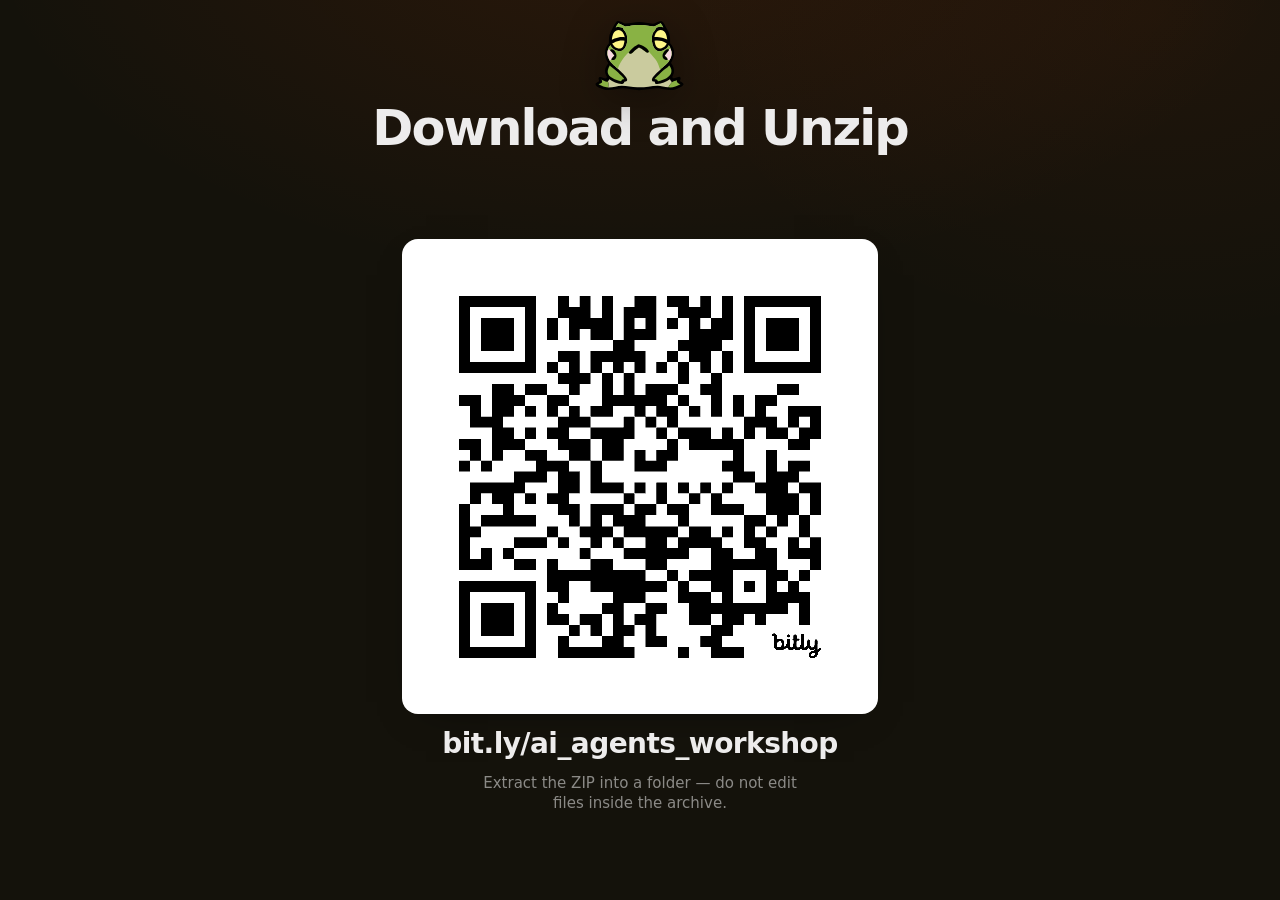
==== docs/kickoff.html @ f85236ab "Improve workshop onboarding with kickoff page and safer prompt presets. Replace GitHub clone steps w" ====
<!DOCTYPE html>
<html lang="en" class="kickoff-page">
<head>
    <meta charset="UTF-8">
    <meta name="viewport" content="width=device-width, initial-scale=1.0">

    <title>Workshop Kickoff — Download and Unzip</title>
    <meta name="description" content="Scan the QR code or open the link to download the workshop project sources. Extract the ZIP before you start.">
    <meta name="author" content="ludenio">
    <meta name="theme-color" content="#14120b">
    <meta name="color-scheme" content="dark">

    <link rel="icon" href="favicon.svg" type="image/svg+xml">
    <link rel="icon" href="favicon-32.png" sizes="32x32" type="image/png">
    <link rel="icon" href="favicon-16.png" sizes="16x16" type="image/png">
    <link rel="apple-touch-icon" href="apple-touch-icon.png" sizes="180x180">
    <link rel="manifest" href="site.webmanifest">

    <link rel="stylesheet" href="styles.css">
</head>
<body class="kickoff-body">
<div class="wrap kickoff-wrap">

    <main class="kickoff-main">
        <header class="kickoff-hero">
            <img class="kickoff-mascot" src="Nikol.ai.svg" alt="" width="100" height="84">
            <h1 class="kickoff-title">Download and Unzip</h1>
        </header>

        <section class="kickoff-panel" aria-label="Download link">
            <a class="kickoff-qr-link" href="https://bit.ly/ai_agents_workshop" target="_blank" rel="noopener noreferrer">
                <img class="kickoff-qr" src="qr.png" alt="QR code — download workshop sources" width="480" height="480">
            </a>

            <a class="kickoff-url" href="https://bit.ly/ai_agents_workshop" target="_blank" rel="noopener noreferrer">bit.ly/ai_agents_workshop</a>

            <p class="kickoff-note">Extract the ZIP into a folder — do not edit files inside the archive.</p>
        </section>
    </main>

</div>
</body>
</html>
---- docs/styles.css ----
/* docs/styles.css — Workshop Console, styled after cursor.com (warm dark theme).
   Plain CSS, no build step, no external fonts. Works via file:/// and GitHub Pages.
   Palette mirrors cursor.com's dark theme: a warm near-black canvas (#14120b),
   warm off-white text (#edecec), the Cursor brand orange (#f54e00) for primary
   actions, a Cursor blue (#2268ff) for informational accents, hairline borders
   derived from the foreground, modest 8–16px radii and gentle transitions. */

:root {
    /* Warm dark surfaces (cursor.com dark theme) */
    --bg:        #14120b;
    --bg-soft:   #1b1913;
    --panel:     #1b1913;
    --panel-2:   #201e18;
    --elevated:  #252219;
    /* Borders = foreground (#edecec) over transparent */
    --border:        rgba(237, 236, 236, 0.10);
    --border-strong: rgba(237, 236, 236, 0.20);
    /* Text tiers */
    --text:      #edecec;
    --text-2:    #d7d6d5;
    --muted:     rgba(237, 236, 236, 0.55);
    --faint:     rgba(237, 236, 236, 0.38);
    /* Primary action = foreground color (cursor.com button-bg = fg), dark ink */
    --accent:       #edecec;
    --accent-ink:   #14120b;
    --accent-hover: #d7d6d5;   /* fg-02 — cursor button hover */
    --card-03:      #26241e;   /* cursor secondary button surface */
    --card-03-hover:#2e2c25;
    /* Cursor brand orange — sparing highlight accent only */
    --brand:     #f54e00;
    /* Cursor blue for informational accents + cursor lavender */
    --blue:      #2268ff;
    --violet:    #8c89e7;
    --green:     #5fcf5b;
    --amber:     #d3c680;
    --danger:    #e5484d;
    --radius:    12px;
    --radius-sm: 8px;
    --radius-lg: 16px;
    --shadow:    0 1px 0 rgba(255,255,255,0.03) inset, 0 12px 40px -24px rgba(0,0,0,0.7);
    --font:      "Inter", system-ui, -apple-system, "Segoe UI", Roboto, "Helvetica Neue", Arial, sans-serif;
    --mono:      "Berkeley Mono", "SF Mono", "JetBrains Mono", Menlo, Consolas, "Liberation Mono", monospace;
    /* Cursor motion tokens */
    --dur:       0.14s;
    --dur-slow:  0.25s;
    --ease:      cubic-bezier(0, 0, 0.2, 1);
}

/* Cursor-style focus: a crisp foreground outline, never a soft glow. */
:focus-visible {
    outline: 2px solid var(--text);
    outline-offset: 3px;
}
.btn:focus-visible,
.tab-btn:focus-visible,
.mode-btn:focus-visible,
.chip:focus-visible,
.quick-card:focus-visible,
.reset-link:focus-visible { outline: 2px solid var(--text); outline-offset: 3px; }

* { margin: 0; padding: 0; box-sizing: border-box; }

html { scroll-behavior: smooth; }

body {
    background-color: var(--bg);
    background-image:
        radial-gradient(1100px 620px at 50% -10%, rgba(245, 78, 0, 0.10) 0%, transparent 60%),
        radial-gradient(760px 520px at 90% 2%, rgba(245, 78, 0, 0.05) 0%, transparent 62%);
    background-attachment: fixed;
    color: var(--text);
    font-family: var(--font);
    line-height: 1.6;
    min-height: 100vh;
    padding: 0 20px 96px;
    -webkit-font-smoothing: antialiased;
    text-rendering: optimizeLegibility;
}

.wrap { max-width: 940px; margin: 0 auto; position: relative; z-index: 1; }

/* Hero ----------------------------------------------------------------- */
header.hero {
    padding: 96px 0 48px;
    text-align: center;
}

header.hero .badge {
    display: inline-flex;
    align-items: center;
    gap: 8px;
    font-size: 12.5px;
    letter-spacing: 0.02em;
    color: var(--text-2);
    background: rgba(255, 255, 255, 0.04);
    border: 1px solid var(--border);
    border-radius: 999px;
    padding: 6px 14px;
    margin-bottom: 28px;
    font-weight: 500;
    backdrop-filter: blur(8px);
}

header.hero .badge::before {
    content: "";
    width: 7px;
    height: 7px;
    border-radius: 50%;
    background: var(--green);
    box-shadow: 0 0 10px var(--green);
}

header.hero .hero-mascot-link {
    display: block;
    width: fit-content;
    margin: 0 auto 20px;
    cursor: pointer;
    transition: transform 0.25s ease;
}

header.hero .hero-mascot-link:hover {
    transform: translateY(-3px) rotate(3deg);
}

header.hero .hero-mascot {
    display: block;
    width: clamp(76px, 12vw, 108px);
    height: auto;
    filter: drop-shadow(0 14px 30px rgba(137, 178, 68, 0.34));
    animation: mascot-float 4.5s ease-in-out infinite;
}
@keyframes mascot-float {
    0%, 100% { transform: translateY(0) rotate(-1.5deg); }
    50%      { transform: translateY(-9px) rotate(1.5deg); }
}
@media (prefers-reduced-motion: reduce) {
    header.hero .hero-mascot { animation: none; }
    header.hero .hero-mascot-link:hover { transform: none; }
}

header.hero h1 {
    font-size: clamp(34px, 5.4vw, 60px);
    line-height: 1.06;
    letter-spacing: -0.03em;
    margin-bottom: 22px;
    font-weight: 600;
    background: linear-gradient(180deg, #fdfcf9 0%, #b3b1a6 100%);
    -webkit-background-clip: text;
    background-clip: text;
    color: transparent;
}

header.hero p.tagline {
    color: var(--muted);
    font-size: clamp(16px, 2vw, 19px);
    max-width: 620px;
    margin: 0 auto;
    font-weight: 400;
}

.hero-guide {
    margin-top: 28px;
}

.hero-guide-btn {
    display: inline-flex;
    align-items: center;
    gap: 6px;
    text-decoration: none;
}

/* Tabs ----------------------------------------------------------------- */
.tabs {
    display: flex;
    flex-wrap: wrap;
    gap: 8px;
    justify-content: center;
    margin: 8px auto 32px;
    padding: 6px;
    background: var(--panel);
    border: 1px solid var(--border);
    border-radius: 999px;
    width: fit-content;
    max-width: 100%;
}

.tab-btn {
    background: transparent;
    color: var(--muted);
    border: 1px solid transparent;
    border-radius: 999px;
    padding: 9px 16px;
    font-family: inherit;
    font-size: 13.5px;
    font-weight: 500;
    letter-spacing: -0.01em;
    cursor: pointer;
    transition: color var(--dur) var(--ease), background var(--dur) var(--ease), border-color var(--dur) var(--ease);
    white-space: nowrap;
}

.tab-btn:hover { color: var(--text); background: rgba(237, 236, 236, 0.06); }
.tab-btn.active {
    background: var(--accent);
    color: var(--accent-ink);
    border-color: var(--accent);
}

/* Panels --------------------------------------------------------------- */
.panel {
    background: linear-gradient(180deg, var(--panel) 0%, var(--bg-soft) 100%);
    border: 1px solid var(--border);
    border-radius: var(--radius-lg);
    box-shadow: var(--shadow);
    padding: 36px;
    margin-bottom: 24px;
}

.panel h2 {
    font-size: clamp(22px, 3vw, 28px);
    margin-bottom: 10px;
    letter-spacing: -0.02em;
    font-weight: 600;
    color: var(--text);
}
.panel .hint { color: var(--muted); margin-bottom: 26px; font-size: 15px; max-width: 70ch; }

.tab-section { display: none; }
.tab-section.active { display: block; animation: fade-in 0.35s ease; }

@keyframes fade-in {
    from { opacity: 0; transform: translateY(6px); }
    to   { opacity: 1; transform: translateY(0); }
}

/* Forms ---------------------------------------------------------------- */
.field { margin-bottom: 20px; }
.field label {
    display: block;
    font-size: 13px;
    letter-spacing: -0.01em;
    color: var(--text-2);
    margin-bottom: 9px;
    font-weight: 500;
}
.field input,
.field textarea {
    width: 100%;
    background: var(--bg-soft);
    border: 1px solid var(--border);
    border-radius: var(--radius-sm);
    color: var(--text);
    padding: 12px 14px;
    font-size: 14.5px;
    font-family: inherit;
    resize: vertical;
    transition: border-color var(--dur) var(--ease), background var(--dur) var(--ease);
}
.field input::placeholder,
.field textarea::placeholder { color: var(--faint); }
.field input:focus,
.field textarea:focus {
    outline: none;
    border-color: var(--text);
    background: var(--panel);
}
.field textarea { min-height: 110px; line-height: 1.6; }

.grid-2 {
    display: grid;
    grid-template-columns: 1fr 1fr;
    gap: 18px;
}
@media (max-width: 560px) { .grid-2 { grid-template-columns: 1fr; } }

/* Site address: editable name + locked .surge.sh suffix + live availability */
.domain-row {
    display: flex;
    gap: 10px;
    align-items: stretch;
}
.domain-row .domain-input { flex: 1; min-width: 0; }
.domain-row #check-name {
    flex-shrink: 0;
    white-space: nowrap;
    padding-top: 0;
    padding-bottom: 0;
}

.domain-status {
    display: none;
    margin-top: 10px;
    padding: 9px 13px;
    border: 1px solid var(--border);
    border-radius: var(--radius-sm);
    font-size: 13px;
    line-height: 1.5;
    word-break: break-word;
}
.domain-status.show { display: block; }
.domain-status.checking {
    color: var(--text-2);
    border-color: var(--border-strong);
    background: rgba(255, 255, 255, 0.03);
}
.domain-status.free {
    color: #d6ffe4;
    border-color: rgba(74, 222, 128, 0.4);
    background: rgba(74, 222, 128, 0.08);
}
.domain-status.taken {
    color: #ffc9c9;
    border-color: rgba(255, 107, 107, 0.4);
    background: rgba(255, 107, 107, 0.08);
}
.domain-status.invalid,
.domain-status.error {
    color: #ffd98c;
    border-color: rgba(245, 185, 69, 0.4);
    background: rgba(245, 185, 69, 0.08);
}

.domain-input {
    display: flex;
    align-items: stretch;
    border: 1px solid var(--border);
    border-radius: var(--radius-sm);
    background: var(--bg-soft);
    overflow: hidden;
    transition: border-color var(--dur) var(--ease);
}
.domain-input:focus-within {
    border-color: var(--text);
}
.domain-input input {
    border: none;
    background: transparent;
    box-shadow: none;
    border-radius: 0;
    flex: 1;
    min-width: 0;
}
.domain-input input:focus { box-shadow: none; background: transparent; }
.domain-suffix {
    display: flex;
    align-items: center;
    padding: 0 14px;
    background: var(--panel-2);
    border-left: 1px solid var(--border);
    color: var(--muted);
    font-size: 14px;
    font-weight: 500;
    white-space: nowrap;
    user-select: none;
}

/* Chips ---------------------------------------------------------------- */
.chips { display: flex; flex-wrap: wrap; gap: 8px; margin-bottom: 8px; }
.chip {
    background: transparent;
    border: 1px solid var(--border-strong);
    border-radius: 999px;
    color: var(--text-2);
    padding: 8px 14px;
    font-family: inherit;
    font-size: 13px;
    cursor: pointer;
    transition: color var(--dur) var(--ease), border-color var(--dur) var(--ease), background var(--dur) var(--ease);
}
.chip:hover { border-color: var(--text); color: var(--text); background: rgba(237, 236, 236, 0.06); }
.chip.active {
    border-color: var(--text);
    color: var(--text);
    background: rgba(237, 236, 236, 0.1);
}
.chip-reset {
    border-style: dashed;
    color: var(--muted);
}
.chip-reset:hover,
.chip-reset.active {
    color: var(--text);
}

/* Preview / output ----------------------------------------------------- */
.preview-head {
    display: flex;
    align-items: center;
    justify-content: space-between;
    gap: 12px;
    margin: 28px 0 12px;
}
.preview-head h3 {
    font-size: 15px;
    color: var(--text);
    font-weight: 600;
    letter-spacing: -0.01em;
}

pre.preview {
    background: var(--bg);
    border: 1px solid var(--border);
    border-radius: var(--radius);
    padding: 18px;
    font-family: var(--mono);
    font-size: 13px;
    line-height: 1.65;
    white-space: pre-wrap;
    word-break: break-word;
    max-height: 380px;
    overflow-y: auto;
    color: var(--text-2);
}

/* Buttons -------------------------------------------------------------- */
.btn {
    background: var(--accent);
    color: var(--accent-ink);
    border: 1px solid var(--accent);
    border-radius: 999px;
    padding: 11px 20px;
    font-family: inherit;
    font-size: 14px;
    font-weight: 500;
    line-height: 1;
    letter-spacing: -0.01em;
    cursor: pointer;
    transition: background var(--dur) var(--ease), border-color var(--dur) var(--ease), color var(--dur) var(--ease);
}
.btn:hover { background: var(--accent-hover); border-color: var(--accent-hover); }
.btn:active { background: var(--accent); border-color: var(--accent); }
.btn.secondary {
    background: var(--card-03);
    color: var(--text);
    border-color: var(--border);
}
.btn.secondary:hover { background: var(--card-03-hover); border-color: var(--border-strong); }
.btn.copied { background: var(--green); color: #06210f; border-color: var(--green); }

.btn-row { display: flex; flex-wrap: wrap; gap: 12px; margin-top: 16px; }

/* Agent-vs-chat demo --------------------------------------------------- */
.demo-stage {
    background: var(--bg-soft);
    border: 1px solid var(--border);
    border-radius: var(--radius);
    padding: 22px;
    margin: 22px 0;
    transition: border-color 0.25s ease, opacity 0.25s ease;
}
.demo-stage-locked {
    opacity: 0.72;
    border-color: var(--border);
}
.demo-stage-locked .demo-stage-body {
    display: none;
}
.demo-stage-locked .demo-stage-lock-msg {
    display: block;
    margin: 8px 0 0;
    font-size: 13px;
    color: var(--muted);
}
.demo-stage-lock-msg {
    display: none;
    margin: 0;
}
.demo-stage-done {
    border-color: rgba(74, 222, 128, 0.35);
}
.demo-stage-done .demo-stage-head::after {
    content: ' ✓';
    color: var(--green);
    font-weight: 700;
}
.demo-stage-done .demo-input-row,
.demo-stage-done .demo-actions {
    pointer-events: none;
    opacity: 0.55;
}
.demo-stage-progress {
    margin: 10px 0 0;
    font-size: 12.5px;
    color: var(--muted);
}
.demo-stage-progress strong { color: var(--text-2); font-weight: 600; }
.demo-stage-head {
    font-size: 16px;
    font-weight: 600;
    letter-spacing: -0.01em;
    color: var(--text);
    margin-bottom: 8px;
    display: flex;
    align-items: center;
    flex-wrap: wrap;
    gap: 8px;
}
.demo-stage-head .demo-skip {
    margin-left: auto;
    font-size: 12px;
    font-weight: 500;
    opacity: 0.85;
}
.demo-stage-locked .demo-skip,
.demo-stage-done .demo-skip {
    display: none;
}
.demo-step-badge {
    display: inline-flex;
    align-items: center;
    background: rgba(34, 104, 255, 0.16);
    color: #b9c5ff;
    border: 1px solid rgba(34, 104, 255, 0.35);
    border-radius: 999px;
    padding: 3px 11px;
    font-size: 11.5px;
    font-weight: 600;
    margin-right: 10px;
}
.demo-step-badge.alt  { background: rgba(140, 137, 231, 0.16); color: #d2c4ff; border-color: rgba(154,123,255,0.35); }
.demo-step-badge.alt2 { background: rgba(245, 185, 69, 0.16);  color: #ffd98c; border-color: rgba(245,185,69,0.35); }
.demo-step-badge.alt3 { background: rgba(52, 211, 153, 0.16);  color: #86efac; border-color: rgba(52,211,153,0.35); }
.demo-story-lead {
    color: var(--muted);
    font-size: 13.5px;
    line-height: 1.5;
    margin: -4px 0 14px;
}
.demo-story-lead strong { color: var(--text-2); font-weight: 600; }
.demo-note { color: var(--muted); font-size: 13.5px; margin-bottom: 16px; }

/* Chat / Agent mode toggle (Scene 1) ------------------------------------ */
.mode-toggle {
    display: inline-flex;
    gap: 4px;
    padding: 4px;
    background: rgba(255, 255, 255, 0.04);
    border: 1px solid var(--border);
    border-radius: 999px;
    margin-bottom: 16px;
}
.mode-btn {
    background: transparent;
    color: var(--muted);
    border: none;
    border-radius: 999px;
    padding: 7px 18px;
    font-family: inherit;
    font-size: 13px;
    font-weight: 600;
    letter-spacing: -0.01em;
    cursor: pointer;
    transition: color 0.2s ease, background 0.2s ease;
}
.mode-btn:hover { color: var(--text); }
.mode-btn.active {
    background: var(--accent);
    color: var(--accent-ink);
}

.demo-grid {
    display: grid;
    grid-template-columns: 1fr 1fr;
    gap: 16px;
}
.demo-grid-chat-only {
    grid-template-columns: 1fr;
}
.demo-grid-chat-only .demo-chat {
    min-height: 200px;
}
@media (max-width: 600px) { .demo-grid { grid-template-columns: 1fr; } }

.demo-chat {
    background: var(--panel);
    border: 1px solid var(--border);
    border-radius: var(--radius-sm);
    padding: 12px;
    min-height: 160px;
    max-height: 240px;
    overflow-y: auto;
    display: flex;
    flex-direction: column;
    gap: 9px;
}

.bubble {
    border: 1px solid var(--border);
    border-radius: 12px;
    padding: 8px 12px;
    font-size: 13px;
    line-height: 1.5;
    white-space: pre-wrap;
    max-width: 92%;
}
.bubble.user { align-self: flex-end; background: var(--accent); color: var(--accent-ink); border-color: transparent; }
.bubble.ai   { align-self: flex-start; background: var(--elevated); color: var(--text); }
.bubble.tool {
    align-self: flex-start;
    background: rgba(34, 104, 255, 0.08);
    border: 1px solid rgba(34, 104, 255, 0.3);
    color: #b9c5ff;
    font-family: var(--mono);
    font-size: 11.5px;
}
.bubble.is-typing::after {
    content: '▋';
    display: inline-block;
    margin-left: 1px;
    color: inherit;
    opacity: 0.85;
    animation: bubble-caret 0.75s step-end infinite;
    vertical-align: baseline;
}
@keyframes bubble-caret {
    50% { opacity: 0; }
}

.demo-file {
    background: var(--panel);
    border: 1px solid var(--border);
    border-radius: var(--radius-sm);
    display: flex;
    flex-direction: column;
    min-height: 160px;
    max-height: 280px;
    overflow: hidden;
}
.demo-file-head {
    background: var(--panel-2);
    border-bottom: 1px solid var(--border);
    padding: 9px 12px;
    font-size: 12.5px;
    color: var(--text-2);
    font-weight: 500;
    display: flex;
    align-items: center;
    gap: 9px;
    font-family: var(--mono);
}
.demo-dot {
    width: 9px; height: 9px;
    border-radius: 50%;
    background: var(--amber);
    display: inline-block;
}
.demo-file-body {
    margin: 0;
    padding: 10px 12px;
    font-family: var(--mono);
    font-size: 12.5px;
    line-height: 1.55;
    color: var(--text-2);
    white-space: pre-wrap;
    word-break: break-word;
    flex: 1;
    min-height: 0;
    overflow-y: auto;
    -webkit-overflow-scrolling: touch;
}
.file-line { display: inline; }
.file-line.added {
    background: rgba(74, 222, 128, 0.18);
    color: #d6ffe4;
    border-radius: 4px;
    animation: flash-line 1.2s ease;
}
@keyframes flash-line {
    0%   { background: rgba(74, 222, 128, 0.45); }
    100% { background: rgba(74, 222, 128, 0.18); }
}

/* Intro tab — less copy */
.intro-panel {
    position: relative;
}
.intro-head {
    display: flex;
    flex-wrap: wrap;
    align-items: baseline;
    justify-content: space-between;
    gap: 10px 16px;
    margin-bottom: 10px;
}
.intro-panel .intro-title { margin: 0; }
.intro-head .reset-link { flex-shrink: 0; }

/* Tutorial complete — confetti + summary */
.tutorial-celebrate {
    position: relative;
    margin: 28px 0 8px;
    padding: 28px 20px 24px;
    border-radius: var(--radius);
    border: 1px solid rgba(74, 222, 128, 0.45);
    background: linear-gradient(165deg, rgba(74, 222, 128, 0.14) 0%, rgba(34, 104, 255, 0.1) 55%, var(--bg-soft) 100%);
    box-shadow: 0 20px 50px -24px rgba(74, 222, 128, 0.55);
    overflow: hidden;
    text-align: center;
    animation: celebrate-in 0.55s cubic-bezier(0.2, 0.8, 0.2, 1);
}
@keyframes celebrate-in {
    from { opacity: 0; transform: translateY(12px) scale(0.97); }
    to   { opacity: 1; transform: none; }
}
.tutorial-celebrate-confetti {
    position: absolute;
    inset: 0;
    pointer-events: none;
    overflow: hidden;
}
.confetti-piece {
    position: absolute;
    top: -8px;
    width: 8px;
    height: 14px;
    border-radius: 2px;
    opacity: 0.95;
    animation: confetti-fall 2.6s ease-in forwards;
}
@keyframes confetti-fall {
    0%   { transform: translateY(0) translateX(0) rotate(0deg); opacity: 1; }
    100% { transform: translateY(220px) translateX(var(--drift, 0)) rotate(520deg); opacity: 0; }
}

/* Workshop complete — radial firework bursts */
.fireworks-host { z-index: 0; }
.firework-burst {
    position: absolute;
    width: 0;
    height: 0;
    pointer-events: none;
}
.firework-flash {
    position: absolute;
    left: -8px;
    top: -8px;
    width: 16px;
    height: 16px;
    border-radius: 50%;
    animation: firework-flash 0.4s ease-out forwards;
}
@keyframes firework-flash {
    0%   { transform: scale(0.2); opacity: 1; }
    40%  { transform: scale(2.8); opacity: 0.85; }
    100% { transform: scale(3.5); opacity: 0; }
}
.firework-particle {
    position: absolute;
    width: 3px;
    height: 3px;
    border-radius: 50%;
    box-shadow: 0 0 5px 1px currentColor;
    animation: firework-particle 1.9s cubic-bezier(0.12, 0.65, 0.25, 1) forwards;
}
@keyframes firework-particle {
    0%   { transform: translate(0, 0) scale(0); opacity: 0; }
    6%   { transform: translate(0, 0) scale(1.3); opacity: 1; }
    18%  { transform: translate(var(--tx), var(--ty)) scale(1); opacity: 1; }
    100% { transform: translate(calc(var(--tx) * 0.72), calc(var(--ty) + var(--fall))) scale(0.1); opacity: 0; }
}
@media (prefers-reduced-motion: reduce) {
    .firework-flash,
    .firework-particle { animation: none; opacity: 0; }
}
.tutorial-celebrate-card {
    position: relative;
    z-index: 1;
    max-width: 36em;
    margin: 0 auto;
}
.tutorial-celebrate-icon {
    position: relative;
    width: 92px;
    height: 80px;
    margin: 0 auto 14px;
    animation: celebrate-pop 0.5s cubic-bezier(0.2, 0.9, 0.2, 1.2) 0.15s both;
}
.tutorial-celebrate-icon::before {
    content: "";
    position: absolute;
    left: 50%;
    top: 52%;
    width: 120px;
    height: 120px;
    transform: translate(-50%, -50%);
    background: radial-gradient(circle, rgba(137, 178, 68, 0.34) 0%, rgba(137, 178, 68, 0) 68%);
    pointer-events: none;
}
.tutorial-celebrate-icon img {
    position: relative;
    width: 92px;
    height: auto;
    display: block;
    filter: drop-shadow(0 10px 22px rgba(0, 0, 0, 0.45));
}
.tutorial-celebrate-check {
    position: absolute;
    right: -4px;
    bottom: -2px;
    width: 28px;
    height: 28px;
    border-radius: 50%;
    background: var(--green);
    color: #06210f;
    font-size: 15px;
    font-weight: 800;
    line-height: 28px;
    text-align: center;
    box-shadow: 0 6px 16px -6px rgba(74, 222, 128, 0.9);
    animation: celebrate-pop 0.5s cubic-bezier(0.2, 0.9, 0.2, 1.2) 0.4s both;
}
@keyframes celebrate-pop {
    from { transform: scale(0); }
    to   { transform: scale(1); }
}
.tutorial-celebrate-title {
    margin: 0 0 10px;
    font-size: 22px;
    letter-spacing: -0.02em;
}
.tutorial-celebrate-text {
    margin: 0 0 18px;
    color: var(--muted);
    font-size: 15px;
    line-height: 1.55;
}
.tutorial-celebrate-text strong {
    color: var(--text-2);
    font-weight: 600;
}
.tutorial-celebrate-text--success {
    color: #86efac;
    font-weight: 600;
}
.intro-story {
    color: var(--muted);
    font-size: 14.5px;
    line-height: 1.55;
    margin-bottom: 20px;
    max-width: 52em;
}
.intro-story strong { color: var(--text); font-weight: 600; }
.intro-panel .hint { display: none; }
.intro-outro {
    color: var(--muted);
    font-size: 13.5px;
    margin-top: 20px;
    max-width: 70ch;
}
.intro-outro strong { color: var(--text-2); font-weight: 600; }

/* Scene 1: desktop-style file icons + preview */
.file-explorer,
.file-manager {
    min-height: 160px;
    max-height: 280px;
}
/* Step 2 — taller panel so file preview is readable */
#story-step-2 .demo-file,
#story-step-2 .file-manager {
    min-height: 320px;
    max-height: 420px;
}
#story-step-2 .demo-chat {
    min-height: 320px;
    max-height: 380px;
}
.fe-head {
    display: flex;
    align-items: center;
    justify-content: space-between;
    gap: 8px;
    background: var(--panel-2);
    border-bottom: 1px solid var(--border);
    padding: 7px 10px;
    font-size: 11px;
    letter-spacing: 0.06em;
    text-transform: uppercase;
    color: var(--muted);
    font-weight: 600;
}
.fe-head-label { color: var(--faint); }
.fe-root {
    font-family: var(--mono);
    font-size: 11px;
    letter-spacing: 0;
    text-transform: none;
    color: var(--text-2);
    font-weight: 500;
    max-width: 58%;
    overflow: hidden;
    text-overflow: ellipsis;
    white-space: nowrap;
}
.fe-body {
    flex: 1;
    display: flex;
    flex-direction: column;
    min-height: 0;
    overflow: hidden;
}
.fe-icon-grid {
    flex: 0 0 auto;
    min-height: 96px;
    padding: 10px 8px 8px;
    overflow-x: auto;
    overflow-y: hidden;
    -webkit-overflow-scrolling: touch;
}
.file-manager:not(.has-file) .fe-icon-grid {
    display: flex;
    align-items: center;
    justify-content: center;
}
.file-manager.has-file .fe-icon-grid {
    min-height: 0;
    max-height: 118px;
}
.fe-empty-hint {
    margin: 0;
    padding: 8px 12px;
    font-size: 12px;
    line-height: 1.45;
    color: var(--muted);
    text-align: center;
}
.file-manager.has-file .fe-empty-hint { display: none; }
.fe-grid {
    list-style: none;
    margin: 0;
    padding: 0;
    display: flex;
    flex-wrap: wrap;
    gap: 4px 2px;
    justify-content: flex-start;
    align-content: flex-start;
}
.file-manager:not(.has-file) .fe-grid { display: none; }
.fe-grid-item {
    display: flex;
    flex-direction: column;
    align-items: center;
    gap: 5px;
    width: 74px;
    padding: 6px 4px 5px;
    border-radius: 8px;
    border: 1px solid transparent;
    cursor: pointer;
    user-select: none;
    text-align: center;
    transition: background 0.15s ease, border-color 0.15s ease;
}
.fe-icon-wrap {
    display: flex;
    align-items: center;
    justify-content: center;
    width: 48px;
    height: 48px;
}
.fe-label {
    font-size: 10.5px;
    line-height: 1.25;
    color: var(--text-2);
    max-width: 68px;
    overflow: hidden;
    text-overflow: ellipsis;
    display: -webkit-box;
    -webkit-line-clamp: 2;
    -webkit-box-orient: vertical;
    word-break: break-word;
}
.fe-icon {
    flex-shrink: 0;
    width: 32px;
    height: 40px;
    border-radius: 4px;
    position: relative;
}
/* Folder — amber tab */
.fe-i-folder {
    background: linear-gradient(180deg, rgba(245, 185, 69, 0.35) 0%, rgba(245, 185, 69, 0.12) 100%);
    border: 1px solid rgba(245, 185, 69, 0.45);
}
.fe-i-folder::before {
    content: "";
    position: absolute;
    left: 1px;
    right: 1px;
    top: 2px;
    height: 4px;
    background: rgba(245, 185, 69, 0.55);
    border-radius: 1px 1px 0 0;
}
/* Markdown — blue doc */
.fe-i-md {
    background: rgba(34, 104, 255, 0.2);
    border: 1px solid rgba(34, 104, 255, 0.4);
}
.fe-i-md::after {
    content: "";
    position: absolute;
    right: 3px;
    bottom: 3px;
    width: 7px;
    height: 7px;
    border-right: 2px solid rgba(34, 104, 255, 0.8);
    border-bottom: 2px solid rgba(34, 104, 255, 0.8);
}
/* HTML — orange */
.fe-i-html {
    background: rgba(245, 140, 69, 0.18);
    border: 1px solid rgba(245, 140, 69, 0.4);
}
.fe-i-html::after {
    content: "</>";
    position: absolute;
    inset: 0;
    display: flex;
    align-items: center;
    justify-content: center;
    font-size: 7px;
    font-weight: 700;
    color: rgba(245, 180, 120, 0.95);
    letter-spacing: -0.5px;
}
/* JS — yellow */
.fe-i-js {
    background: rgba(245, 210, 69, 0.15);
    border: 1px solid rgba(245, 210, 69, 0.38);
}
.fe-i-js::after {
    content: "JS";
    position: absolute;
    inset: 0;
    display: flex;
    align-items: center;
    justify-content: center;
    font-size: 8px;
    font-weight: 800;
    color: rgba(245, 210, 100, 0.95);
}
/* Plain text */
.fe-i-txt {
    background: rgba(255, 255, 255, 0.06);
    border: 1px solid var(--border);
}
.fe-i-txt::after {
    content: "txt";
    position: absolute;
    inset: 0;
    display: flex;
    align-items: center;
    justify-content: center;
    font-size: 7px;
    font-weight: 700;
    color: var(--muted);
    letter-spacing: -0.3px;
}
.fe-agent-file.is-appearing {
    animation: fe-appear 0.32s cubic-bezier(0.22, 1, 0.36, 1) forwards;
}
.fe-agent-file.is-removing {
    animation: fe-remove 0.28s ease forwards;
    pointer-events: none;
}
@keyframes fe-appear {
    from { opacity: 0; transform: scale(0.55); }
    to   { opacity: 1; transform: scale(1); }
}
@keyframes fe-remove {
    from { opacity: 1; transform: scale(1); }
    to   { opacity: 0; transform: scale(0.45); }
}
.fe-grid-item.is-active {
    background: rgba(34, 104, 255, 0.14);
    border-color: rgba(34, 104, 255, 0.38);
}
.fe-grid-item.is-active .fe-label { color: #d6ffe4; }
.fe-grid-item.is-new .fe-label {
    color: #d6ffe4;
    animation: flash-line 1.2s ease;
}
.fe-preview {
    display: flex;
    flex-direction: column;
    border-top: 1px solid var(--border);
    flex: 1 1 0;
    min-height: 0;
    overflow: hidden;
    animation: fade-in 0.28s ease;
}
.file-manager.has-file .fe-body {
    flex: 1 1 0;
    min-height: 0;
}
.file-manager.has-file .demo-file-body {
    flex: 1 1 0;
    min-height: 0;
    overflow-y: auto;
    -webkit-overflow-scrolling: touch;
}
.fe-preview-head {
    display: flex;
    align-items: center;
    gap: 6px;
    font-family: var(--mono);
    font-size: 11.5px;
    color: var(--text);
    background: var(--panel-2);
    border-bottom: 1px solid var(--border);
    padding: 6px 10px;
    flex-shrink: 0;
}
.fe-preview-head .fe-icon { width: 14px; height: 17px; border-radius: 3px; }
.fe-preview .fe-preview-head {
    color: #d6ffe4;
    background: rgba(74, 222, 128, 0.1);
    border-bottom-color: rgba(74, 222, 128, 0.25);
}
@media (prefers-reduced-motion: reduce) {
    .fe-agent-file.is-appearing,
    .fe-agent-file.is-removing,
    .fe-preview { animation: none; }
}

.demo-input-row {
    display: flex;
    gap: 10px;
    margin-top: 14px;
}
.demo-input-row input {
    flex: 1;
    min-width: 0;
    background: var(--panel);
    border: 1px solid var(--border);
    border-radius: 999px;
    color: var(--text);
    padding: 11px 16px;
    font-family: inherit;
    font-size: 13.5px;
    transition: border-color var(--dur) var(--ease);
}
.demo-input-row input::placeholder { color: var(--faint); }
.demo-input-row input:focus {
    outline: none;
    border-color: var(--text);
}
.demo-input-row input.guided-input:not(:disabled):placeholder-shown {
    border-color: rgba(34, 104, 255, 0.45);
}
.demo-input-row input.guided-input:not(:disabled):not(:placeholder-shown) {
    border-color: rgba(95, 207, 91, 0.55);
}
.demo-input-row .btn:disabled {
    opacity: 0.45;
    cursor: not-allowed;
}

.demo-result {
    display: none;
    margin-top: 14px;
    padding: 12px 14px;
    border: 1px solid var(--border);
    border-radius: var(--radius-sm);
    font-size: 13px;
    line-height: 1.5;
}
.demo-result.show { display: block; }
.demo-result.warn {
    border-color: rgba(255, 107, 107, 0.4);
    color: #ffc9c9;
    background: rgba(255, 107, 107, 0.08);
}
.demo-result.ok {
    border-color: rgba(74, 222, 128, 0.4);
    color: #d6ffe4;
    background: rgba(74, 222, 128, 0.08);
}

/* Step 3: project file list */
.demo-files {
    background: var(--panel);
    border: 1px solid var(--border);
    border-radius: var(--radius-sm);
    display: flex;
    flex-direction: column;
    min-height: 160px;
    overflow: hidden;
}
.file-list {
    list-style: none;
    margin: 0;
    padding: 12px;
    display: flex;
    flex-direction: column;
    gap: 7px;
}
.file-item {
    font-family: var(--mono);
    font-size: 12.5px;
    color: var(--text-2);
    background: var(--bg-soft);
    border: 1px solid var(--border);
    border-radius: 8px;
    padding: 8px 11px;
    transition: background 0.2s ease;
}
.file-item::before { content: "○ "; color: var(--faint); }
.file-item.added {
    color: #d6ffe4;
    background: rgba(74, 222, 128, 0.14);
    border-color: rgba(74, 222, 128, 0.4);
    animation: flash-line 1.2s ease;
}
.file-item.added::before { content: "+ "; color: var(--green); }

.demo-actions {
    display: flex;
    flex-wrap: wrap;
    gap: 10px;
    margin-top: 14px;
}
.demo-actions .chip:disabled {
    opacity: 0.4;
    cursor: not-allowed;
}
.demo-actions .chip:disabled:hover {
    border-color: var(--border-strong);
    color: var(--text-2);
    background: transparent;
}

/* Scene 2–3: terminal + browser play-test -------------------------------- */
.fake-terminal,
.fake-browser {
    display: none;
    flex-direction: column;
    min-height: 200px;
    border: 1px solid var(--border-strong);
    border-radius: var(--radius-sm);
    overflow: hidden;
    box-shadow: 0 18px 50px -20px rgba(0, 0, 0, 0.8);
}
.fake-terminal {
    background: #0d0d10;
}
.fake-terminal.show,
.fake-browser.show {
    display: flex;
    animation: panel-in 0.4s cubic-bezier(0.2, 0.7, 0.2, 1);
}
.fake-browser {
    background: #fff;
}
@keyframes panel-in {
    from { opacity: 0; transform: translateX(16px) scale(0.98); }
    to   { opacity: 1; transform: none; }
}

.ft-head {
    display: flex;
    align-items: center;
    gap: 10px;
    background: #1a1a20;
    border-bottom: 1px solid #2a2a33;
    padding: 8px 12px;
}
.ft-dots { display: flex; gap: 6px; flex-shrink: 0; }
.ft-dots i { width: 11px; height: 11px; border-radius: 50%; background: #3a3a44; display: block; }
.ft-dots i:nth-child(1) { background: #ff5f57; }
.ft-dots i:nth-child(2) { background: #febc2e; }
.ft-dots i:nth-child(3) { background: #28c840; }
.ft-title {
    font-family: var(--mono);
    font-size: 11.5px;
    color: #8b8b96;
}
.ft-body {
    flex: 1;
    margin: 0;
    padding: 12px 14px 14px;
    font-family: var(--mono);
    font-size: 11.5px;
    line-height: 1.55;
    color: #d4d4dc;
    overflow-y: auto;
    max-height: 220px;
    white-space: pre-wrap;
    word-break: break-word;
}
.ft-line.cmd { color: #9cdcfe; }
.ft-line.dim { color: #7a7a88; }
.ft-line.ok { color: #b5cea8; }
.ft-line.pass { color: #4ade80; font-weight: 600; }
.fb-bar {
    display: flex;
    align-items: center;
    gap: 10px;
    background: #ececf0;
    border-bottom: 1px solid #d7d7de;
    padding: 8px 12px;
}
.fb-dots { display: flex; gap: 6px; flex-shrink: 0; }
.fb-dots i { width: 11px; height: 11px; border-radius: 50%; background: #c3c3cc; display: block; }
.fb-dots i:nth-child(1) { background: #ff5f57; }
.fb-dots i:nth-child(2) { background: #febc2e; }
.fb-dots i:nth-child(3) { background: #28c840; }
.fb-address {
    flex: 1;
    min-width: 0;
    background: #fff;
    border: 1px solid #d7d7de;
    border-radius: 999px;
    padding: 4px 12px;
    font-family: var(--mono);
    font-size: 11.5px;
    color: #555;
    white-space: nowrap;
    overflow: hidden;
    text-overflow: ellipsis;
}
.fb-reload { color: #888; font-size: 14px; flex-shrink: 0; }
.fb-body {
    position: relative;
    background: #fff;
    color: #15151a;
    padding: 20px 18px;
    overflow: hidden;
    flex: 1;
}

/* Mini game preview inside the fake browser (play-test demo) */
.gp-body {
    display: flex;
    flex-direction: column;
    gap: 10px;
    padding: 12px 14px 14px !important;
    min-height: 200px;
}
.gp-title {
    font-size: 14px;
    font-weight: 700;
    letter-spacing: -0.02em;
    color: #1a1a22;
}
.gp-hud {
    font-size: 12px;
    font-weight: 600;
    color: #3a3a44;
}
.gp-stage {
    position: relative;
    height: 130px;
    background: linear-gradient(180deg, #e8f4ff 0%, #d4e8f7 100%);
    border: 1px solid #c5d9ea;
    border-radius: 8px;
    overflow: hidden;
}
.gp-player {
    position: absolute;
    width: 28px;
    height: 24px;
    background: url("Nikol.ai.svg") center / contain no-repeat;
    filter: drop-shadow(0 3px 6px rgba(137, 178, 68, 0.5));
    transition: left 0.5s cubic-bezier(0.4, 0, 0.2, 1), top 0.5s cubic-bezier(0.4, 0, 0.2, 1);
}
.gp-player.moving { filter: drop-shadow(0 5px 10px rgba(137, 178, 68, 0.65)); }
.gp-coin {
    position: absolute;
    width: 16px;
    height: 16px;
    border-radius: 50%;
    background: radial-gradient(circle at 30% 30%, #ffe566, #f5b945);
    border: 2px solid #d4a017;
    transition: transform 0.25s ease, opacity 0.25s ease;
}
.gp-coin.collected {
    transform: scale(0);
    opacity: 0;
}
#p-coin-0 { left: 58px; top: 52px; }
#p-coin-1 { left: 128px; top: 88px; }
#p-coin-2 { left: 198px; top: 44px; }
.gp-compare {
    border-top: 1px solid #ececf2;
    padding-top: 10px;
    font-size: 12px;
}
.gp-row {
    display: flex;
    flex-wrap: wrap;
    align-items: baseline;
    gap: 8px;
    margin-bottom: 6px;
}
.gp-row:last-child { margin-bottom: 0; }
.gp-label {
    font-size: 10px;
    font-weight: 700;
    letter-spacing: 0.08em;
    text-transform: uppercase;
    color: #888;
    min-width: 62px;
}
.gp-value { color: #2a2a33; flex: 1; min-width: 0; }
.gp-row.match .gp-value { color: #15803d; font-weight: 600; }
.gp-match {
    font-size: 11px;
    font-weight: 700;
    color: #16a34a;
    white-space: nowrap;
}

/* Checklist ------------------------------------------------------------ */
ul.checklist { list-style: none; }
ul.checklist li {
    display: flex;
    flex-wrap: wrap;
    align-items: flex-start;
    gap: 8px 12px;
    padding: 12px 0;
    border-bottom: 1px solid var(--border);
}
ul.checklist li:last-child { border-bottom: none; }
ul.checklist input[type="checkbox"] {
    -webkit-appearance: none;
    appearance: none;
    width: 20px;
    height: 20px;
    margin-top: 2px;
    background: var(--bg-soft);
    border: 1px solid var(--border-strong);
    border-radius: 6px;
    cursor: pointer;
    flex-shrink: 0;
    display: inline-block;
    position: relative;
    transition: background 0.15s ease, border-color 0.15s ease;
}
ul.checklist input[type="checkbox"]:checked {
    background: var(--accent);
    border-color: var(--accent);
}
ul.checklist input[type="checkbox"]:checked::after {
    content: "";
    position: absolute;
    left: 6px; top: 2px;
    width: 5px; height: 10px;
    border: solid var(--accent-ink);
    border-width: 0 2px 2px 0;
    transform: rotate(45deg);
}
ul.checklist label {
    cursor: pointer;
    font-size: 14.5px;
    color: var(--text-2);
    flex: 1;
    min-width: 0;
}
ul.checklist li.done label { color: var(--faint); text-decoration: line-through; }

.checklist-actions {
    flex-shrink: 0;
    align-self: center;
    margin-left: auto;
    display: flex;
    flex-wrap: wrap;
    gap: 8px;
    justify-content: flex-end;
}
.checklist-tab-btn {
    flex-shrink: 0;
    align-self: center;
    background: var(--card-03);
    color: var(--text-2);
    border: 1px solid var(--border);
    border-radius: var(--radius-sm);
    padding: 6px 10px;
    font-family: inherit;
    font-size: 11.5px;
    font-weight: 500;
    letter-spacing: -0.01em;
    line-height: 1.35;
    text-align: left;
    cursor: pointer;
    max-width: 13rem;
    white-space: normal;
    transition: color var(--dur) var(--ease), border-color var(--dur) var(--ease), background var(--dur) var(--ease);
}
a.checklist-link-btn {
    text-decoration: none;
    display: inline-flex;
    align-items: center;
    gap: 5px;
}
a.checklist-link-btn::after {
    content: "\2197";
    font-size: 11px;
    line-height: 1;
    opacity: 0.7;
}
@media (max-width: 560px) {
    .checklist-actions {
        margin-left: 32px;
        width: calc(100% - 32px);
    }
    .checklist-tab-btn {
        max-width: none;
        flex: 1 1 auto;
    }
}
.checklist-tab-btn:hover {
    color: var(--text);
    border-color: var(--border-strong);
    background: var(--card-03-hover);
}

.progress {
    height: 8px;
    background: var(--bg-soft);
    border: 1px solid var(--border);
    border-radius: 999px;
    overflow: hidden;
    margin: 4px 0 22px;
}
.progress > span {
    display: block;
    height: 100%;
    width: 0%;
    border-radius: 999px;
    background: linear-gradient(90deg, #f54e00, #ff7433);
    transition: width 0.4s cubic-bezier(0.4, 0, 0.2, 1);
}

.reset-link {
    background: none;
    border: none;
    color: var(--muted);
    font-family: inherit;
    font-size: 13px;
    cursor: pointer;
    text-decoration: underline;
    text-underline-offset: 3px;
    padding: 0;
    transition: color var(--dur) var(--ease);
}
.reset-link:hover { color: var(--text); }

/* Helper links / quick actions ----------------------------------------- */
.quick-grid {
    display: grid;
    grid-template-columns: 1fr 1fr;
    gap: 14px;
}
@media (max-width: 560px) { .quick-grid { grid-template-columns: 1fr; } }

a.quick-card,
.quick-card {
    display: block;
    background: var(--panel);
    border: 1px solid var(--border);
    border-radius: var(--radius);
    padding: 18px 20px;
    color: var(--text);
    text-decoration: none;
    transition: border-color var(--dur) var(--ease), background var(--dur) var(--ease);
}
a.quick-card:hover {
    border-color: var(--border-strong);
    background: var(--panel-2);
}
.quick-card .qc-title { font-weight: 600; margin-bottom: 4px; font-size: 15px; letter-spacing: -0.01em; }
.quick-card .qc-sub { color: var(--muted); font-size: 13px; font-family: var(--mono); }

.note {
    background: rgba(34, 104, 255, 0.06);
    border: 1px solid rgba(34, 104, 255, 0.22);
    border-radius: var(--radius);
    padding: 14px 16px;
    color: var(--text-2);
    font-size: 13.5px;
    margin-top: 20px;
}
.note code, footer.site code {
    background: rgba(255, 255, 255, 0.06);
    padding: 2px 7px;
    border: 1px solid var(--border);
    border-radius: 6px;
    color: var(--text);
    font-family: var(--mono);
    font-size: 0.9em;
}

footer.site {
    display: flex;
    flex-direction: column;
    align-items: center;
    gap: 20px;
    padding: 48px 0 36px;
    text-align: center;
}

.footer-logos {
    display: flex;
    flex-direction: row;
    justify-content: center;
    align-items: center;
    gap: 28px;
}

.footer-note {
    margin: 0;
    max-width: 38em;
    color: var(--faint);
    font-size: 13px;
    line-height: 1.6;
}

.footer-note a {
    color: var(--text-2);
    text-decoration: underline;
    text-underline-offset: 2px;
}

.footer-note a:hover {
    color: var(--text);
}

footer.site .footer-mascot-link {
    display: inline-flex;
    cursor: pointer;
    transition: transform 0.25s ease;
}

footer.site .footer-mascot-link:hover {
    transform: translateY(-3px) rotate(3deg);
}

footer.site .footer-mascot {
    width: 46px;
    height: auto;
    opacity: 0.9;
    filter: drop-shadow(0 8px 18px rgba(137, 178, 68, 0.28));
}

footer.site .footer-luden-link {
    display: inline-flex;
    opacity: 0.82;
    transition: opacity 0.2s ease, transform 0.25s ease;
}

footer.site .footer-luden-link:hover {
    opacity: 1;
    transform: translateY(-2px);
}

footer.site .footer-luden-logo {
    display: block;
    height: 32px;
    width: auto;
}

footer.site .footer-github-link {
    display: inline-flex;
    opacity: 0.72;
    transition: opacity 0.2s ease, transform 0.25s ease;
}

footer.site .footer-github-link:hover {
    opacity: 1;
    transform: translateY(-2px);
}

footer.site .footer-github-logo {
    display: block;
    height: 28px;
    width: auto;
}

@media (prefers-reduced-motion: reduce) {
    footer.site .footer-mascot-link:hover,
    footer.site .footer-luden-link:hover,
    footer.site .footer-github-link:hover { transform: none; }
}

footer.site code { font-size: 0.85em; }

/* Kickoff page (docs/kickoff.html) — fits 16:9 and 3:4 viewports */
html.kickoff-page {
    height: 100%;
    overflow: hidden;
}

.kickoff-body {
    height: 100dvh;
    min-height: 100dvh;
    max-height: 100dvh;
    overflow: hidden;
    padding: 0 clamp(12px, 3vw, 24px) !important;
    display: flex;
    flex-direction: column;
}

.kickoff-wrap {
    flex: 1;
    display: flex;
    flex-direction: column;
    min-height: 0;
    max-width: 720px;
    width: 100%;
    margin: 0 auto;
}

.kickoff-main {
    flex: 1;
    min-height: 0;
    display: flex;
    flex-direction: column;
    align-items: center;
    justify-content: center;
    gap: clamp(8px, 1.8dvh, 20px);
    text-align: center;
    padding: clamp(10px, 2dvh, 24px) 0;
}

.kickoff-hero {
    flex-shrink: 0;
    display: flex;
    flex-direction: column;
    align-items: center;
    gap: clamp(4px, 1dvh, 12px);
}

.kickoff-mascot {
    width: clamp(52px, 10dvh, 100px);
    height: auto;
    display: block;
    filter: drop-shadow(0 8px 20px rgba(0, 0, 0, 0.35));
}

.kickoff-title {
    font-size: clamp(22px, 5.5dvh, 52px);
    line-height: 1.05;
    letter-spacing: -0.04em;
    font-weight: 700;
}

.kickoff-panel {
    flex: 1;
    min-height: 0;
    display: flex;
    flex-direction: column;
    align-items: center;
    justify-content: center;
    gap: clamp(6px, 1.4dvh, 14px);
    width: 100%;
}

.kickoff-qr-link {
    flex-shrink: 1;
    min-height: 0;
    display: flex;
    align-items: center;
    justify-content: center;
    border-radius: var(--radius-lg);
    background: #fff;
    padding: clamp(8px, 1.4dvh, 16px);
    box-shadow: var(--shadow);
    transition: transform var(--dur-slow) var(--ease), box-shadow var(--dur-slow) var(--ease);
}

.kickoff-qr-link:hover {
    transform: translateY(-3px);
    box-shadow: 0 1px 0 rgba(255,255,255,0.06) inset, 0 20px 48px -20px rgba(0,0,0,0.75);
}

.kickoff-qr {
    display: block;
    width: auto;
    height: auto;
    max-height: min(46dvh, 58vw);
    max-width: min(58vw, 46dvh);
    object-fit: contain;
    image-rendering: pixelated;
    image-rendering: crisp-edges;
}

.kickoff-url {
    flex-shrink: 0;
    color: var(--text);
    font-size: clamp(15px, 3.2dvh, 28px);
    font-weight: 600;
    letter-spacing: -0.02em;
    text-decoration: none;
    word-break: break-all;
    line-height: 1.2;
    transition: color var(--dur) var(--ease);
}

.kickoff-url:hover {
    color: var(--brand);
}

.kickoff-note {
    flex-shrink: 0;
    color: var(--muted);
    font-size: clamp(12px, 1.8dvh, 15px);
    line-height: 1.35;
    max-width: 34ch;
}

/* Landscape 16:9 — height is the limiter */
@media (min-aspect-ratio: 4/3) {
    .kickoff-qr {
        max-height: min(50dvh, 36vw);
        max-width: min(36vw, 50dvh);
    }
}

/* Portrait 3:4 — width is the limiter */
@media (max-aspect-ratio: 3/4) {
    .kickoff-main {
        gap: clamp(6px, 1.2dvh, 14px);
    }

    .kickoff-qr {
        max-height: min(40dvh, 78vw);
        max-width: min(78vw, 40dvh);
    }

    .kickoff-title {
        font-size: clamp(20px, 4.8dvh, 40px);
    }
}

/* Very short viewports (e.g. 1280×720, small laptops) */
@media (max-height: 720px) {
    .kickoff-mascot {
        width: clamp(44px, 8dvh, 72px);
    }

    .kickoff-qr {
        max-height: min(44dvh, 52vw);
        max-width: min(52vw, 44dvh);
    }
}

@media (prefers-reduced-motion: reduce) {
    .kickoff-qr-link:hover { transform: none; }
}
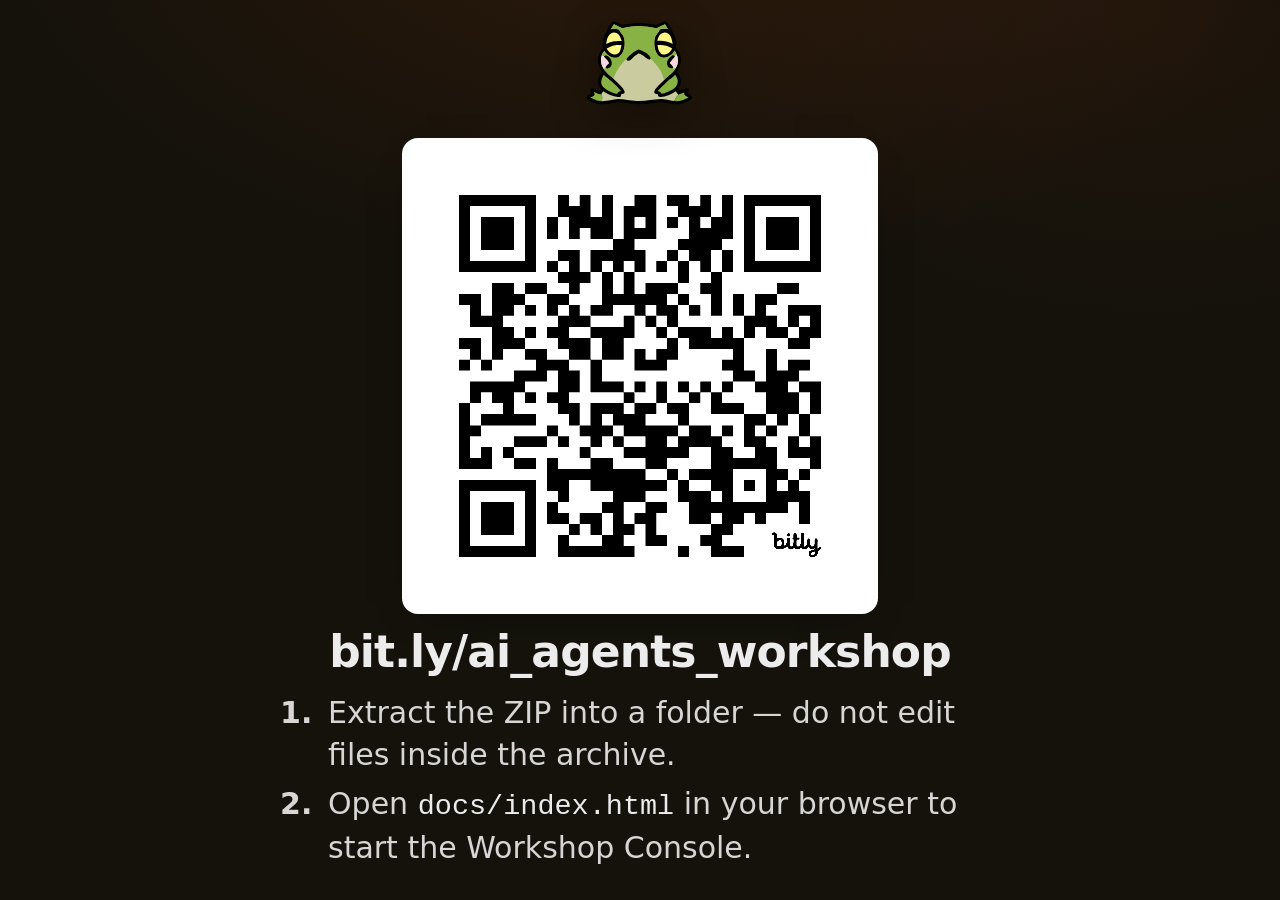
==== commit d4d2d6bb: "Update kickoff page UI and styles Replace the lone h1 and short note with a clear two-step ordered l" ====
--- a/docs/kickoff.html
+++ b/docs/kickoff.html
@@ -24,7 +24,6 @@
     <main class="kickoff-main">
         <header class="kickoff-hero">
             <img class="kickoff-mascot" src="Nikol.ai.svg" alt="" width="100" height="84">
-            <h1 class="kickoff-title">Download and Unzip</h1>
         </header>
 
         <section class="kickoff-panel" aria-label="Download link">
@@ -34,7 +33,10 @@
 
             <a class="kickoff-url" href="https://bit.ly/ai_agents_workshop" target="_blank" rel="noopener noreferrer">bit.ly/ai_agents_workshop</a>
 
-            <p class="kickoff-note">Extract the ZIP into a folder — do not edit files inside the archive.</p>
+            <ol class="kickoff-steps">
+                <li>Extract the ZIP into a folder — do not edit files inside the archive.</li>
+                <li>Open <code>docs/index.html</code> in your browser to start the Workshop Console.</li>
+            </ol>
         </section>
     </main>
 
--- a/docs/styles.css
+++ b/docs/styles.css
@@ -1732,17 +1732,10 @@
 }
 
 .kickoff-mascot {
-    width: clamp(52px, 10dvh, 100px);
+    width: clamp(64px, 12dvh, 120px);
     height: auto;
     display: block;
     filter: drop-shadow(0 8px 20px rgba(0, 0, 0, 0.35));
-}
-
-.kickoff-title {
-    font-size: clamp(22px, 5.5dvh, 52px);
-    line-height: 1.05;
-    letter-spacing: -0.04em;
-    font-weight: 700;
 }
 
 .kickoff-panel {
@@ -1788,7 +1781,7 @@
 .kickoff-url {
     flex-shrink: 0;
     color: var(--text);
-    font-size: clamp(15px, 3.2dvh, 28px);
+    font-size: clamp(24px, 5dvh, 44px);
     font-weight: 600;
     letter-spacing: -0.02em;
     text-decoration: none;
@@ -1801,12 +1794,43 @@
     color: var(--brand);
 }
 
-.kickoff-note {
+.kickoff-note,
+.kickoff-steps {
     flex-shrink: 0;
-    color: var(--muted);
-    font-size: clamp(12px, 1.8dvh, 15px);
-    line-height: 1.35;
-    max-width: 34ch;
+    color: var(--text-2);
+    font-size: clamp(20px, 3.4dvh, 30px);
+    line-height: 1.4;
+    max-width: 44ch;
+    text-align: left;
+    margin: 0 auto;
+}
+
+.kickoff-steps {
+    list-style: none;
+    counter-reset: kickoff-step;
+    display: flex;
+    flex-direction: column;
+    gap: clamp(4px, 0.8dvh, 8px);
+}
+
+.kickoff-steps li {
+    counter-increment: kickoff-step;
+    position: relative;
+    padding-left: 1.6em;
+}
+
+.kickoff-steps li::before {
+    content: counter(kickoff-step) ".";
+    position: absolute;
+    left: 0;
+    color: var(--text-2);
+    font-weight: 600;
+}
+
+.kickoff-steps code {
+    font-family: var(--mono);
+    font-size: 0.95em;
+    color: var(--text);
 }
 
 /* Landscape 16:9 — height is the limiter */
@@ -1828,8 +1852,8 @@
         max-width: min(78vw, 40dvh);
     }
 
-    .kickoff-title {
-        font-size: clamp(20px, 4.8dvh, 40px);
+    .kickoff-steps {
+        font-size: clamp(18px, 3dvh, 26px);
     }
 }
 
@@ -1840,8 +1864,12 @@
     }
 
     .kickoff-qr {
-        max-height: min(44dvh, 52vw);
-        max-width: min(52vw, 44dvh);
+        max-height: min(42dvh, 52vw);
+        max-width: min(52vw, 42dvh);
+    }
+
+    .kickoff-steps {
+        font-size: clamp(17px, 2.6dvh, 24px);
     }
 }
 
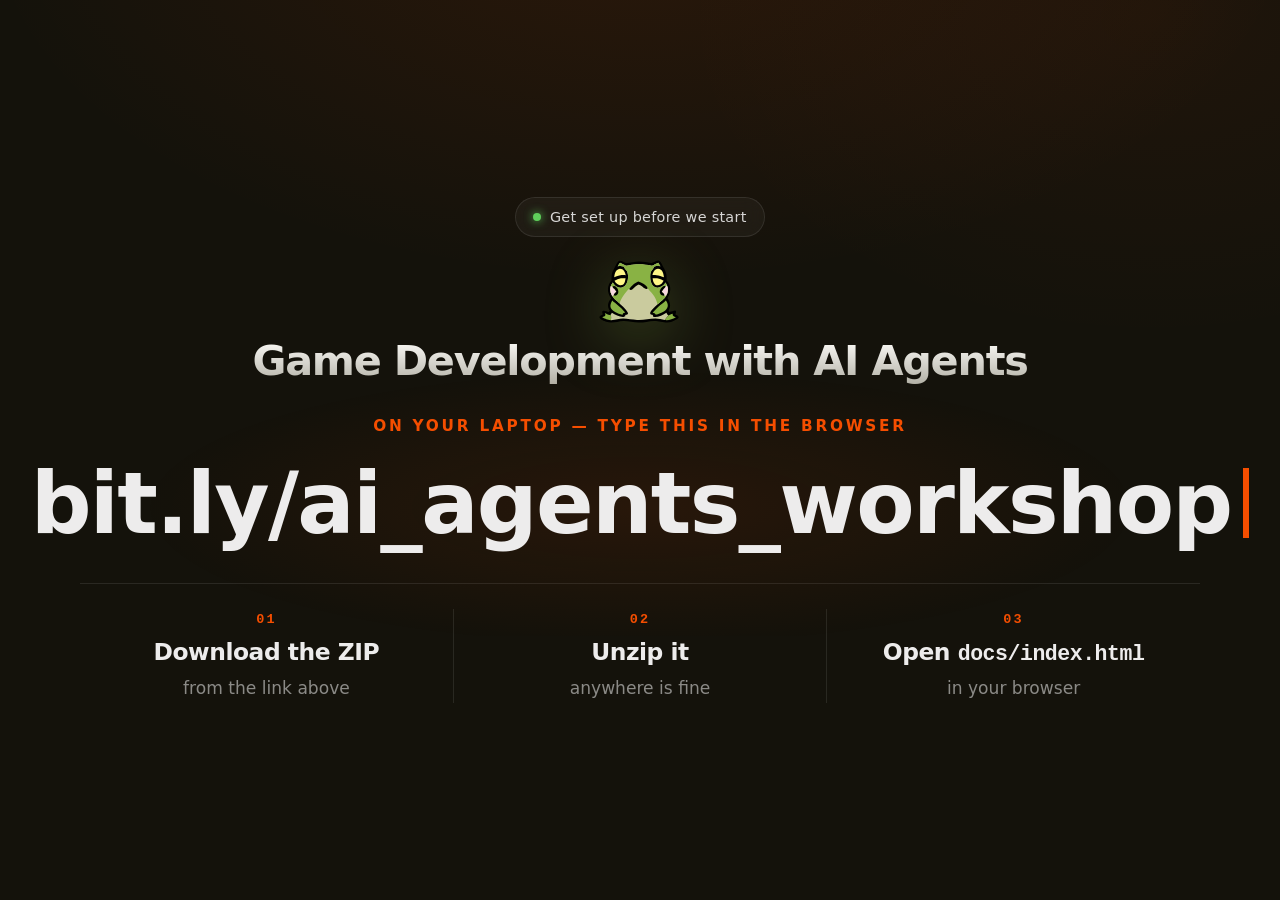
==== commit d8981d9d: "Revamp kickoff page: URL layout, styles, remove QR Replace the QR download card with a clickable sho" ====
--- a/docs/kickoff.html
+++ b/docs/kickoff.html
@@ -5,7 +5,7 @@
     <meta name="viewport" content="width=device-width, initial-scale=1.0">
 
     <title>Workshop Kickoff — Download and Unzip</title>
-    <meta name="description" content="Scan the QR code or open the link to download the workshop project sources. Extract the ZIP before you start.">
+    <meta name="description" content="On your laptop: download the workshop ZIP, extract it, and open docs/index.html.">
     <meta name="author" content="ludenio">
     <meta name="theme-color" content="#14120b">
     <meta name="color-scheme" content="dark">
@@ -23,23 +23,87 @@
 
     <main class="kickoff-main">
         <header class="kickoff-hero">
+            <p class="kickoff-badge">Get set up before we start</p>
             <img class="kickoff-mascot" src="Nikol.ai.svg" alt="" width="100" height="84">
+            <h1 class="kickoff-title">Game Development with AI Agents</h1>
         </header>
 
-        <section class="kickoff-panel" aria-label="Download link">
-            <a class="kickoff-qr-link" href="https://bit.ly/ai_agents_workshop" target="_blank" rel="noopener noreferrer">
-                <img class="kickoff-qr" src="qr.png" alt="QR code — download workshop sources" width="480" height="480">
-            </a>
+        <section class="kickoff-panel" aria-label="Workshop setup">
+            <p class="kickoff-cue">On your laptop — type this in the browser</p>
+            <a class="kickoff-url" href="https://bit.ly/ai_agents_workshop" target="_blank" rel="noopener noreferrer">bit.ly/ai_agents_workshop</a>
+        </section>
 
-            <a class="kickoff-url" href="https://bit.ly/ai_agents_workshop" target="_blank" rel="noopener noreferrer">bit.ly/ai_agents_workshop</a>
-
-            <ol class="kickoff-steps">
-                <li>Extract the ZIP into a folder — do not edit files inside the archive.</li>
-                <li>Open <code>docs/index.html</code> in your browser to start the Workshop Console.</li>
-            </ol>
-        </section>
+        <ol class="kickoff-steps" aria-label="Setup steps">
+            <li>
+                <span class="kickoff-step-num">01</span>
+                <strong>Download the ZIP</strong>
+                <span class="kickoff-step-sub">from the link above</span>
+            </li>
+            <li>
+                <span class="kickoff-step-num">02</span>
+                <strong>Unzip it</strong>
+                <span class="kickoff-step-sub">anywhere is fine</span>
+            </li>
+            <li>
+                <span class="kickoff-step-num">03</span>
+                <strong>Open <code>docs/index.html</code></strong>
+                <span class="kickoff-step-sub">in your browser</span>
+            </li>
+        </ol>
     </main>
 
 </div>
+<script>
+;(function () {
+    'use strict'
+
+    function fitKickoffUrl() {
+        var url = document.querySelector('.kickoff-url')
+        var wrap = document.querySelector('.kickoff-wrap')
+        if (!url || !wrap) return
+
+        var maxW = wrap.clientWidth
+        if (maxW <= 0) return
+
+        var maxH = Math.floor(window.innerHeight * 0.14)
+        var lo = 12
+        var hi = Math.min(300, maxH)
+        var best = lo
+
+        while (lo <= hi) {
+            var mid = (lo + hi) >> 1
+            url.style.fontSize = mid + 'px'
+            if (url.scrollWidth <= maxW) {
+                best = mid
+                lo = mid + 1
+            } else {
+                hi = mid - 1
+            }
+        }
+
+        url.style.fontSize = best + 'px'
+    }
+
+    function init() {
+        fitKickoffUrl()
+        window.addEventListener('resize', fitKickoffUrl)
+
+        var wrap = document.querySelector('.kickoff-wrap')
+        if (window.ResizeObserver && wrap) {
+            new ResizeObserver(fitKickoffUrl).observe(wrap)
+        }
+
+        if (document.fonts && document.fonts.ready) {
+            document.fonts.ready.then(fitKickoffUrl)
+        }
+    }
+
+    if (document.readyState === 'loading') {
+        document.addEventListener('DOMContentLoaded', init)
+    } else {
+        init()
+    }
+})()
+</script>
 </body>
 </html>
--- a/docs/styles.css
+++ b/docs/styles.css
@@ -674,7 +674,8 @@
 .intro-panel {
     position: relative;
 }
-.intro-head {
+.intro-head,
+.panel-head {
     display: flex;
     flex-wrap: wrap;
     align-items: baseline;
@@ -683,7 +684,9 @@
     margin-bottom: 10px;
 }
 .intro-panel .intro-title { margin: 0; }
-.intro-head .reset-link { flex-shrink: 0; }
+.intro-head .reset-link,
+.panel-head .reset-link { flex-shrink: 0; }
+.panel-head h2 { margin: 0; }
 
 /* Tutorial complete — confetti + summary */
 .tutorial-celebrate {
@@ -1685,7 +1688,7 @@
 
 footer.site code { font-size: 0.85em; }
 
-/* Kickoff page (docs/kickoff.html) — fits 16:9 and 3:4 viewports */
+/* Kickoff page (docs/kickoff.html) — fits 16:9, 4:3, and 3:4 viewports */
 html.kickoff-page {
     height: 100%;
     overflow: hidden;
@@ -1706,8 +1709,8 @@
     display: flex;
     flex-direction: column;
     min-height: 0;
-    max-width: 720px;
     width: 100%;
+    max-width: min(1360px, 100%);
     margin: 0 auto;
 }
 
@@ -1718,9 +1721,18 @@
     flex-direction: column;
     align-items: center;
     justify-content: center;
-    gap: clamp(8px, 1.8dvh, 20px);
+    gap: clamp(14px, 3.4vmin, 44px);
     text-align: center;
-    padding: clamp(10px, 2dvh, 24px) 0;
+    padding: clamp(8px, 1.6vmin, 20px) 0;
+}
+
+@keyframes kickoff-rise {
+    from { opacity: 0; transform: translateY(14px); }
+    to   { opacity: 1; transform: none; }
+}
+@keyframes kickoff-fade {
+    from { opacity: 0; }
+    to   { opacity: 1; }
 }
 
 .kickoff-hero {
@@ -1728,151 +1740,232 @@
     display: flex;
     flex-direction: column;
     align-items: center;
-    gap: clamp(4px, 1dvh, 12px);
+    gap: clamp(6px, 1.4vmin, 16px);
+}
+
+.kickoff-badge {
+    display: inline-flex;
+    align-items: center;
+    gap: 0.6em;
+    margin: 0;
+    font-size: clamp(11px, 1.6vmin, 18px);
+    letter-spacing: 0.02em;
+    font-weight: 500;
+    color: var(--text-2);
+    background: rgba(255, 255, 255, 0.04);
+    border: 1px solid var(--border);
+    border-radius: 999px;
+    padding: 0.5em 1.2em;
+    backdrop-filter: blur(8px);
+    animation: kickoff-rise 0.5s var(--ease) 0.05s both;
+}
+
+.kickoff-badge::before {
+    content: "";
+    width: 0.55em;
+    height: 0.55em;
+    border-radius: 50%;
+    background: var(--green);
+    box-shadow: 0 0 10px var(--green);
 }
 
 .kickoff-mascot {
-    width: clamp(64px, 12dvh, 120px);
+    width: clamp(48px, 9vmin, 96px);
     height: auto;
     display: block;
-    filter: drop-shadow(0 8px 20px rgba(0, 0, 0, 0.35));
+    margin-top: clamp(4px, 1vmin, 12px);
+    filter: drop-shadow(0 14px 30px rgba(137, 178, 68, 0.3));
+    animation: kickoff-fade 0.6s var(--ease) 0.15s both, mascot-float 4.5s ease-in-out 0.8s infinite;
+}
+
+.kickoff-title {
+    margin: 0;
+    font-size: clamp(24px, 4.6vmin, 56px);
+    line-height: 1.08;
+    letter-spacing: -0.03em;
+    font-weight: 600;
+    background: linear-gradient(180deg, #fdfcf9 0%, #b3b1a6 100%);
+    -webkit-background-clip: text;
+    background-clip: text;
+    color: transparent;
+    animation: kickoff-rise 0.55s var(--ease) 0.22s both;
 }
 
 .kickoff-panel {
-    flex: 1;
-    min-height: 0;
+    position: relative;
+    flex-shrink: 0;
     display: flex;
     flex-direction: column;
     align-items: center;
-    justify-content: center;
-    gap: clamp(6px, 1.4dvh, 14px);
+    gap: clamp(8px, 1.8vmin, 22px);
     width: 100%;
-}
-
-.kickoff-qr-link {
-    flex-shrink: 1;
-    min-height: 0;
-    display: flex;
-    align-items: center;
-    justify-content: center;
-    border-radius: var(--radius-lg);
-    background: #fff;
-    padding: clamp(8px, 1.4dvh, 16px);
-    box-shadow: var(--shadow);
-    transition: transform var(--dur-slow) var(--ease), box-shadow var(--dur-slow) var(--ease);
-}
-
-.kickoff-qr-link:hover {
-    transform: translateY(-3px);
-    box-shadow: 0 1px 0 rgba(255,255,255,0.06) inset, 0 20px 48px -20px rgba(0,0,0,0.75);
-}
-
-.kickoff-qr {
+    max-width: 100%;
+}
+
+/* One soft brand glow anchored to the main action */
+.kickoff-panel::before {
+    content: "";
+    position: absolute;
+    inset: -60% -8%;
+    background: radial-gradient(50% 65% at 50% 58%, rgba(245, 78, 0, 0.09) 0%, transparent 70%);
+    pointer-events: none;
+}
+
+.kickoff-cue {
+    position: relative;
+    margin: 0;
+    font-size: clamp(11px, 1.7vmin, 20px);
+    letter-spacing: 0.18em;
+    text-transform: uppercase;
+    font-weight: 600;
+    color: var(--brand);
+    animation: kickoff-rise 0.55s var(--ease) 0.34s both;
+}
+
+.kickoff-url {
+    position: relative;
+    flex-shrink: 0;
     display: block;
-    width: auto;
-    height: auto;
-    max-height: min(46dvh, 58vw);
-    max-width: min(58vw, 46dvh);
-    object-fit: contain;
-    image-rendering: pixelated;
-    image-rendering: crisp-edges;
-}
-
-.kickoff-url {
-    flex-shrink: 0;
+    max-width: 100%;
+    white-space: nowrap;
     color: var(--text);
-    font-size: clamp(24px, 5dvh, 44px);
+    font-size: clamp(18px, 4vmin, 48px);
     font-weight: 600;
     letter-spacing: -0.02em;
     text-decoration: none;
-    word-break: break-all;
-    line-height: 1.2;
+    line-height: 1.15;
     transition: color var(--dur) var(--ease);
+    animation: kickoff-rise 0.55s var(--ease) 0.42s both;
 }
 
 .kickoff-url:hover {
     color: var(--brand);
 }
 
-.kickoff-note,
+/* Blinking text cursor after the URL */
+.kickoff-url::after {
+    content: "";
+    display: inline-block;
+    width: 0.07em;
+    height: 0.82em;
+    margin-left: 0.14em;
+    background: var(--brand);
+    vertical-align: -0.06em;
+    animation: kickoff-caret 1.1s step-end 1.2s infinite;
+}
+
+@keyframes kickoff-caret {
+    50% { opacity: 0; }
+}
+
 .kickoff-steps {
     flex-shrink: 0;
-    color: var(--text-2);
-    font-size: clamp(20px, 3.4dvh, 30px);
-    line-height: 1.4;
-    max-width: 44ch;
-    text-align: left;
-    margin: 0 auto;
-}
-
-.kickoff-steps {
     list-style: none;
-    counter-reset: kickoff-step;
+    margin: 0;
+    width: 100%;
+    max-width: min(110ch, 94vw);
+    display: flex;
+    align-items: stretch;
+    justify-content: center;
+    border-top: 1px solid var(--border);
+    padding-top: clamp(14px, 2.8vmin, 36px);
+}
+
+.kickoff-steps li {
+    flex: 1 1 0;
+    min-width: 0;
     display: flex;
     flex-direction: column;
-    gap: clamp(4px, 0.8dvh, 8px);
-}
-
-.kickoff-steps li {
-    counter-increment: kickoff-step;
-    position: relative;
-    padding-left: 1.6em;
-}
-
-.kickoff-steps li::before {
-    content: counter(kickoff-step) ".";
-    position: absolute;
-    left: 0;
-    color: var(--text-2);
+    align-items: center;
+    gap: clamp(3px, 0.8vmin, 10px);
+    padding: 0 clamp(10px, 2.4vmin, 36px);
+    text-align: center;
+}
+
+.kickoff-steps li + li {
+    border-left: 1px solid var(--border);
+}
+
+.kickoff-steps li:nth-child(1) { animation: kickoff-rise 0.55s var(--ease) 0.55s both; }
+.kickoff-steps li:nth-child(2) { animation: kickoff-rise 0.55s var(--ease) 0.65s both; }
+.kickoff-steps li:nth-child(3) { animation: kickoff-rise 0.55s var(--ease) 0.75s both; }
+
+.kickoff-step-num {
+    font-family: var(--mono);
+    font-size: clamp(11px, 1.5vmin, 17px);
     font-weight: 600;
+    letter-spacing: 0.16em;
+    color: var(--brand);
+}
+
+.kickoff-steps strong {
+    font-size: clamp(16px, 2.6vmin, 30px);
+    font-weight: 600;
+    letter-spacing: -0.02em;
+    line-height: 1.25;
+    color: var(--text);
+}
+
+.kickoff-step-sub {
+    font-size: clamp(13px, 1.9vmin, 22px);
+    color: var(--muted);
 }
 
 .kickoff-steps code {
     font-family: var(--mono);
-    font-size: 0.95em;
+    font-size: 0.92em;
     color: var(--text);
 }
 
-/* Landscape 16:9 — height is the limiter */
-@media (min-aspect-ratio: 4/3) {
-    .kickoff-qr {
-        max-height: min(50dvh, 36vw);
-        max-width: min(36vw, 50dvh);
+@media (prefers-reduced-motion: reduce) {
+    .kickoff-badge,
+    .kickoff-mascot,
+    .kickoff-title,
+    .kickoff-cue,
+    .kickoff-url,
+    .kickoff-url::after,
+    .kickoff-steps li { animation: none; }
+}
+
+/* Portrait 3:4 — width is the limiter: stack the steps */
+@media (max-aspect-ratio: 3/4) {
+    .kickoff-steps {
+        flex-direction: column;
+        align-items: stretch;
+        max-width: min(44ch, 92vw);
+        gap: clamp(10px, 2.2vmin, 24px);
     }
-}
-
-/* Portrait 3:4 — width is the limiter */
-@media (max-aspect-ratio: 3/4) {
+
+    .kickoff-steps li + li {
+        border-left: none;
+        border-top: 1px solid var(--border);
+        padding-top: clamp(10px, 2.2vmin, 24px);
+    }
+}
+
+/* Very short viewports (e.g. 1280×720) */
+@media (max-height: 720px) {
     .kickoff-main {
-        gap: clamp(6px, 1.2dvh, 14px);
+        gap: clamp(10px, 2.4vmin, 28px);
     }
 
-    .kickoff-qr {
-        max-height: min(40dvh, 78vw);
-        max-width: min(78vw, 40dvh);
+    .kickoff-mascot {
+        width: clamp(40px, 7vmin, 64px);
     }
 
+    .kickoff-title {
+        font-size: clamp(20px, 4vmin, 40px);
+    }
+
     .kickoff-steps {
-        font-size: clamp(18px, 3dvh, 26px);
+        padding-top: clamp(10px, 2vmin, 24px);
     }
-}
-
-/* Very short viewports (e.g. 1280×720, small laptops) */
-@media (max-height: 720px) {
-    .kickoff-mascot {
-        width: clamp(44px, 8dvh, 72px);
+
+    .kickoff-steps strong {
+        font-size: clamp(14px, 2.3vmin, 24px);
     }
 
-    .kickoff-qr {
-        max-height: min(42dvh, 52vw);
-        max-width: min(52vw, 42dvh);
+    .kickoff-step-sub {
+        font-size: clamp(12px, 1.7vmin, 18px);
     }
-
-    .kickoff-steps {
-        font-size: clamp(17px, 2.6dvh, 24px);
-    }
-}
-
-@media (prefers-reduced-motion: reduce) {
-    .kickoff-qr-link:hover { transform: none; }
-}
+}
